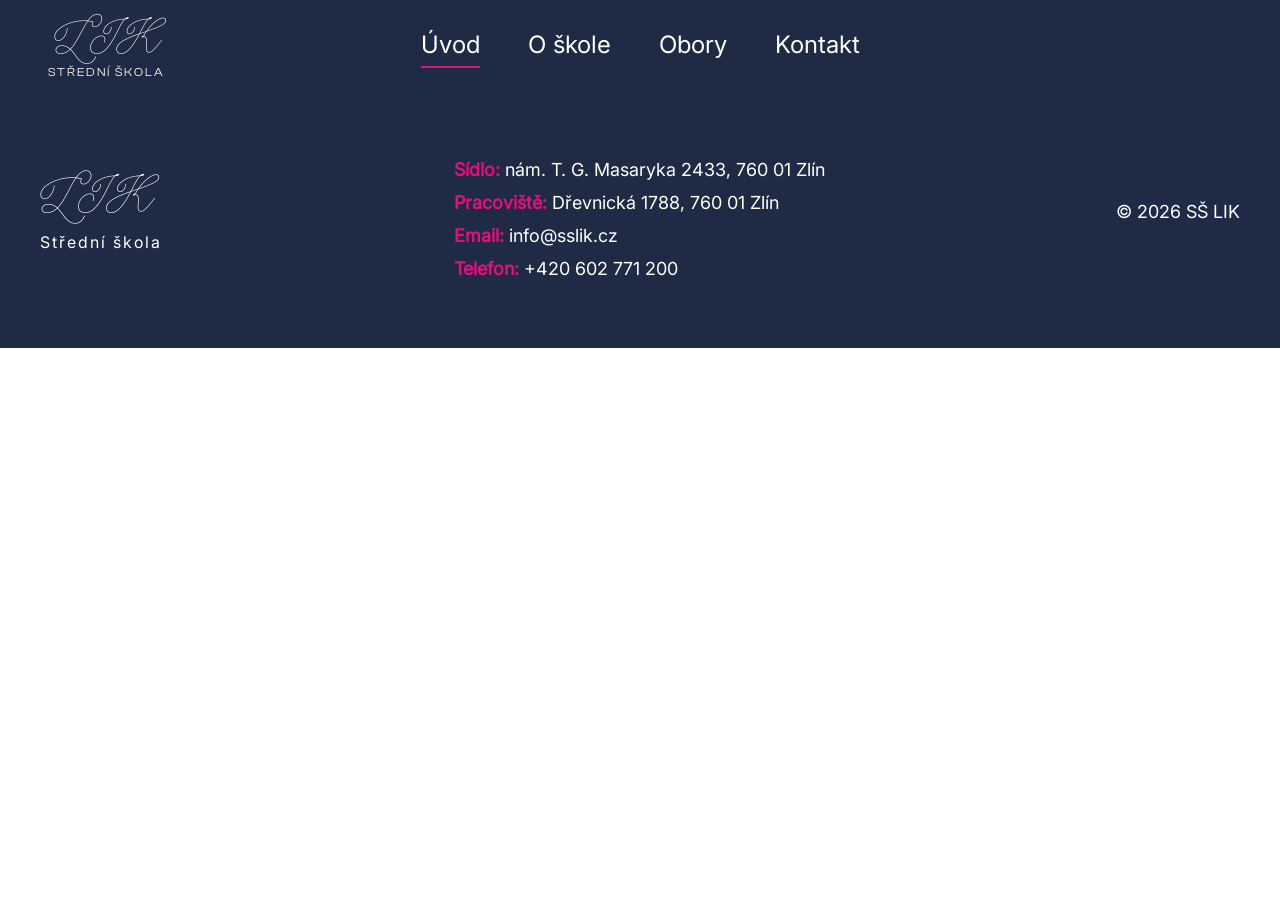
==== kontakt.html @ 375a8900 "pridan spolecny layout (head, header, footer, link) do ostatnich HTML souboru" ====
<!DOCTYPE html>
<html lang="cs">
<head>
  <meta charset="UTF-8" />
  <meta name="viewport" content="width=device-width, initial-scale=1.0"/>
  <title>SŠLIK</title>
  <link href="https://cdn.jsdelivr.net/npm/bootstrap@5.3.2/dist/css/bootstrap.min.css" rel="stylesheet">
  <link rel="stylesheet" href="css/style.css">
</head>
<body>

<header class="d-flex align-items-center px-5 position-relative">
  
  <a href="index.html" class="logo text-decoration-none d-flex flex-column align-items-center">
    <h1 class="m-0">LIK</h1>
    <h2 class="m-0">STŘEDNÍ ŠKOLA</h2>
  </a>

  <nav class="position-absolute top-50 start-50 translate-middle">
    <ul class="nav gap-5">
      <li class="nav-item">
        <a class="header-nav active text-white" href="index.html">Úvod</a>
      </li>
      <li class="nav-item">
        <a class="header-nav text-white" href="o-skole.html">O škole</a>
      </li>
      <li class="nav-item">
        <a class="header-nav text-white" href="obory.html">Obory</a>
      </li>
      <li class="nav-item">
        <a class="header-nav text-white" href="kontakt.html">Kontakt</a>
      </li>
    </ul>
  </nav>
</header>



<footer class="site-footer">
  <div class="site-footer__inner">

    <div class="site-footer__brand">
      <h4 class="footer-logo">LIK</h4>
      <p class="footer-sub">Střední škola</p>
    </div>

    <div class="site-footer__contact">
      <p><strong>Sídlo:</strong> nám. T. G. Masaryka 2433, 760 01 Zlín</p>
      <p><strong>Pracoviště:</strong> Dřevnická 1788, 760 01 Zlín</p>
      <p><strong>Email:</strong> info@sslik.cz</p>
      <p><strong>Telefon:</strong> +420 602 771 200</p>
    </div>

    <div class="site-footer__copy">
      <p>© 2026 SŠ LIK</p>
    </div>

  </div>
</footer>

<script src="https://cdn.jsdelivr.net/npm/bootstrap@5.3.2/dist/js/bootstrap.bundle.min.js"></script>
</body>
</html>
---- css/style.css ----
:root {
  --primary: #1f2a44;
  --secondary: #e20f7f;
  --text: #231f20;
  --bg-gray: #f5f5f5;

  --lyceum: #662d87;
  --it: #f4b02d;
  --kuchar: #2d3486;

  --gray: #4a4a4a;
}

@font-face {
  font-family: 'Pencerio_Complete';
  src: url('/fonts/Pencerio_Complete/Fonts/WEB/fonts/Pencerio-Hairline.woff2');
}

@font-face {
  font-family: 'Aktura_Complete';
  src: url('/fonts/Aktura_Complete/Fonts/WEB/fonts/Aktura-Regular.woff2');
}

@font-face {
  font-family: 'ClashDisplay-Regular';
  src: url('/fonts/ClashDisplay_Complete/Fonts/WEB/fonts/ClashDisplay-Regular.woff2');
}

@font-face {
  font-family: 'Inter-Regular';
  src: url('/fonts/Inter/static/Inter_18pt-Regular.ttf');
}

body {
  font-family: 'Inter-Regular', sans-serif;
  color: var(--text);
}

header {
  height: 90px;
  background: var(--primary);
}

.logo h1 {
  font-family: 'Pencerio_Complete';
  font-size: 45px;
  letter-spacing: 3px;
  color: white;
}

.logo h2 {
  font-family: 'ClashDisplay-Regular';
  font-size: 12px;
  letter-spacing: 2px;
  color: white;
}

.nav a {
  color: white;
  text-decoration: none;
  font-size: 150%;
  position: relative;
  padding: 5px 0;
  transition: color 0.3s ease;
}
.nav a::after {
  content: "";
  position: absolute;
  bottom: -4px;
  left: 50%;
  transform: translateX(-50%);
  width: 0%;
  height: 2px;
  background: var(--secondary);
  transition: width 0.3s ease;
}

.nav a:hover::after,
.nav a.active::after {
  width: 100%;
}

.hero { 
  height: 95vh;
  min-height: 640px;
  background: url("/img/kola-scaled.jpg");
  background-position: center;
  background-size: cover;
  background-repeat: no-repeat;
  color: white;
  position: relative;
  display: flex;
  align-items: center;
  overflow: hidden;
}

.hero::before {
  content: "";
  position: absolute;
  inset: 0;
  background: var(--primary);
  opacity: 0.9;
  z-index: 1;
}

.hero-form {
  margin: 2% auto 2.5%;
  display: flex;
  justify-content: center;
  max-width: 600px;
  width: 100%;
  gap: 0;
}

.hero-form input {
  flex: 1;
  padding: 16px 20px;
  border-radius: 50px 0 0 50px;
  border: none;
  font-size: 120%;
  outline: none;
}

.hero-form button {
  padding: 16px 28px;
  border-radius: 0 50px 50px 0;
  border: none;
  background: var(--secondary);
  color: white;
  font-size: 120%;
  cursor: pointer;
  transition: all 0.3s ease;
}

.hero-form button:hover {
  background: white;
  color: var(--primary);
}

.hero-content {
  display: flex;
  width: 100%;
  align-items: center;
  justify-content: center;
  flex-direction: column;
  z-index: 2;
}

.hero h1{
  font-family: Pencerio_Complete;
  font-size: 220px;
  text-shadow: 0 4px 20px rgba(0,0,0,0.75);
}

.hero h2{
  position: relative;
  bottom: 20px;
  font-family: ClashDisplay-Regular;
  font-size: 60px;
  z-index: -1;
  text-shadow: 0 4px 20px rgba(0,0,0,0.75);
}

.btn {
  display: inline-block;
  padding: 14px 32px;
  border-radius: 50px;
  text-decoration: none;
  font-weight: 600;
  font-size: 120%;
  transition: all 0.3s ease;
  margin: 12px;
}

.more {
  background: var(--secondary);
  color: white;
}

.more:hover {
  background: var(--primary)  ;
  border-color: white;
  transform: translateY(3px);
}

.section-title {
  font-size: 42px;
  font-family: 'Aktura_Complete';
  position: relative;
  color: var(--text);
}

.section-title::after {
  content: "";
  display: block;
  width: 80px;
  height: 4px;
  background: var(--secondary);
  margin: 15px auto 0;
}

.news-card {
  width: 400px;
  height: 400px;
  background: white;
  box-shadow: 0 10px 35px rgba(0,0,0,0.08);
  transition: 0.4s;
  display: flex;
  flex-direction: column;
}

.news-card:hover {
  transform: translateY(-10px);
  box-shadow: 0 30px 70px rgba(0,0,0,0.2);
}

.news-image {
  height: 220px;
  background: var(--primary);
}

.news-meta {
  color: var(--gray);
}

.news-card h3 {
  font-family: 'ClashDisplay-Regular';
}

#about {
  background: var(--bg-gray);
}

.why-study{
  display: flex;
  height: 90vh;
  justify-content: space-between;
  align-items: center;
  width: 100%;
}

.why-study-item{
  text-align: left;
}

.study-programs{
  display: flex;
  align-items: end;
  justify-content: center;
  gap: 10px;
  flex-direction: column;
}


.study-card {
  width: 480px;
  height: 240px;
  background: white;
  padding: 40px 20px;
  position: relative;
  transition: 0.4s;
  box-shadow: 0 15px 45px rgba(0,0,0,0.06);
  overflow: hidden;
}

.study-card::before {
  content: "";
  position: absolute;
  top: 0;
  left: 0;
  width: 100%;
  height: 6px;
  transition: 0.4s;
  z-index: 1;
}

.lyceum-card::before { background: var(--lyceum); }
.it-card::before { background: var(--it); }
.kuchar-card::before { background: var(--kuchar); }

.study-card:hover::before {
  height: 100%;
}

.study-card h3,
.study-card p {
  position: relative;
  z-index: 2;
  transition: 0.4s;
}

.study-card h3 {
  font-family: 'ClashDisplay-Regular';
}

.study-card:hover h3,
.study-card:hover p {
  color: white;
}

/* Základní styl pro čáru v kartě */
.study-card hr {
  width: 60px; /* Počáteční délka čáry */
  height: 4px; 
  border: none;
  opacity: 1;
  
  /* KLÍČOVÁ ZMĚNA: Automatický margin zleva i zprava čáru vycentruje */
  margin: 20px auto; 
  
  transition: 0.4s ease-in-out; /* Plynulejší přechod */
  position: relative;
  z-index: 2;
}

/* Barvy čar zůstávají stejné */
.lyceum-card hr { background-color: var(--lyceum); }
.it-card hr { background-color: var(--it); }
.kuchar-card hr { background-color: var(--kuchar); }

/* Efekt při najetí na kartu */
.study-card:hover hr {
  background-color: white;
  
  /* Čára se rozšíří na obě strany, protože má margin: auto */
  width: 150px; 
}

.section-title.text-start::after {
  margin: 15px 0 0; /* Zarovnání linky doleva pro text-start */
}

.img-wrapper img {
  transition: transform 0.5s ease;
}

.img-wrapper:hover img {
  transform: scale(1.05);
}

/* Úprava karet oborů v sekci About (místo TEXT TEXT TEXT) */
#about p.fs-5 {
  max-width: 800px;
  margin: 0 auto;
  color: var(--gray);
}

.contact-form {
  background: white;
  border-radius: 20px;
}

.form-label {
  color: var(--primary);
  margin-left: 10px;
}

.form-control {
  padding: 15px 20px;
  border: 1px solid #eee; /* Jemný rámeček místo bílé */
  background-color: white;
  transition: 0.3s;
}

.form-control:focus {
  background-color: #fff;
  border-color: var(--secondary);
  box-shadow: 0 5px 15px rgba(226, 15, 127, 0.1);
}

/* --- OPRAVA FOOTERU --- */
.site-footer {
  background: var(--primary);
  color: white;
  padding: 60px 40px;
}

.site-footer__inner {
  max-width: 1200px;
  margin: 0 auto;
  display: flex;
  justify-content: space-between;
  align-items: center;
  flex-wrap: wrap;
  gap: 40px;
}

.footer-logo {
  font-family: 'Pencerio_Complete';
  font-size: 48px;
  letter-spacing: 3px;
  margin: 0;
}

.footer-sub {
  font-size: 16px;
  letter-spacing: 2px;
  margin-top: 5px;
}

.site-footer__contact p {
  margin: 6px 0;
  font-size: 18px;
}

.site-footer__contact strong {
  color: var(--secondary);
  font-weight: 600;
}

.site-footer__copy {
  font-size: 18px;
}

.footer-h4{
  font-family: Pencerio_Complete;
}

.footer-contact-bar {
    display: flex;
    justify-content: center;
    align-items: center;
    gap: 1.5%;
    flex-wrap: wrap;
}
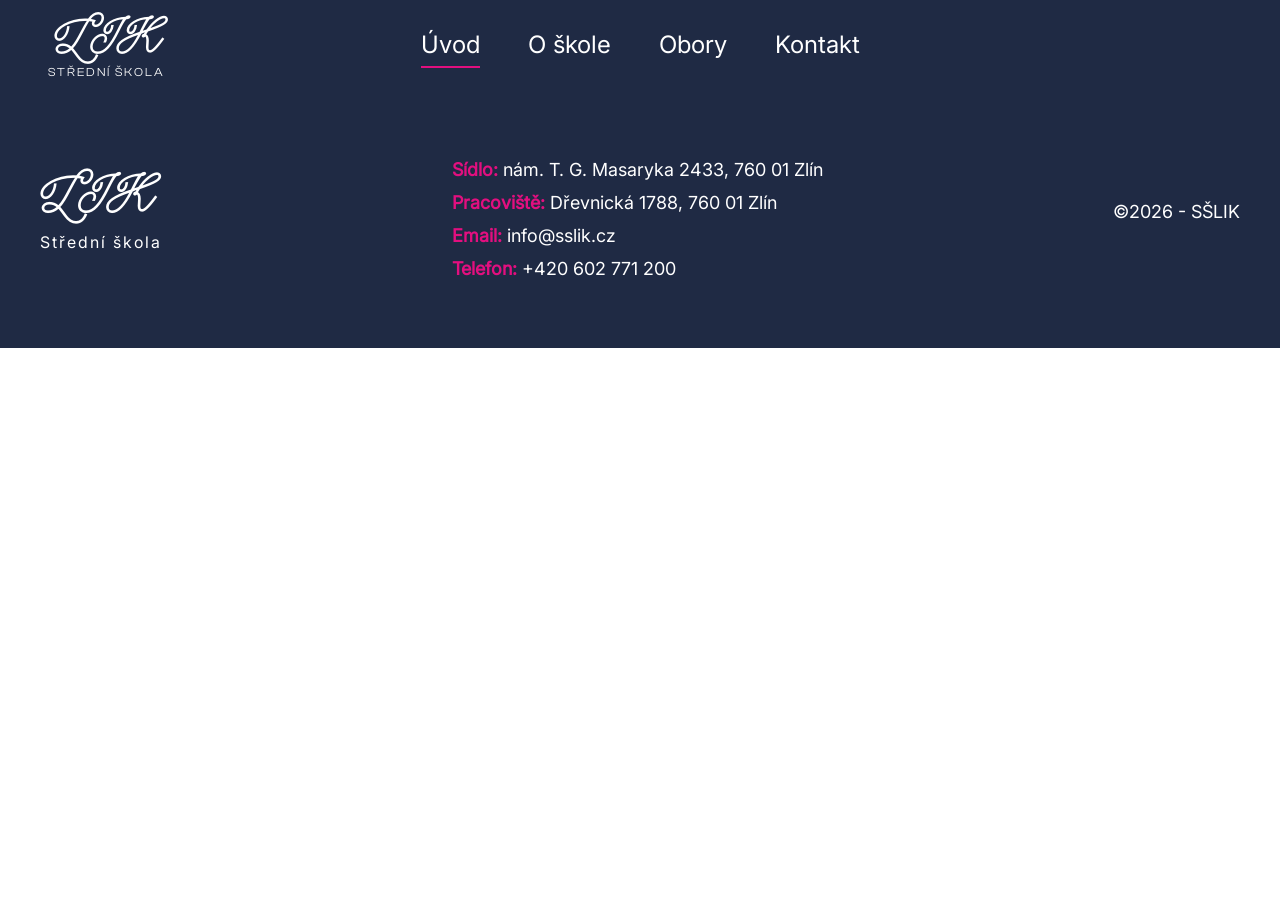
==== commit d200e3dc: "uprava loga header a footer" ====
--- a/kontakt.html
+++ b/kontakt.html
@@ -12,7 +12,7 @@
 <header class="d-flex align-items-center px-5 position-relative">
   
   <a href="index.html" class="logo text-decoration-none d-flex flex-column align-items-center">
-    <h1 class="m-0">LIK</h1>
+    <h1 class="m-0 fw-bold">LIK</h1>
     <h2 class="m-0">STŘEDNÍ ŠKOLA</h2>
   </a>
 
@@ -40,7 +40,7 @@
   <div class="site-footer__inner">
 
     <div class="site-footer__brand">
-      <h4 class="footer-logo">LIK</h4>
+      <h4 class="footer-logo fw-bold">LIK</h4>
       <p class="footer-sub">Střední škola</p>
     </div>
 
@@ -52,7 +52,7 @@
     </div>
 
     <div class="site-footer__copy">
-      <p>© 2026 SŠ LIK</p>
+      <p>©2026 - SŠLIK</p>
     </div>
 
   </div>
--- a/css/style.css
+++ b/css/style.css
@@ -2,7 +2,7 @@
   --primary: #1f2a44;
   --secondary: #e20f7f;
   --text: #231f20;
-  --bg-gray: #f5f5f5;
+  --bg-gray: #fcfcfc;
 
   --lyceum: #662d87;
   --it: #f4b02d;
@@ -39,6 +39,10 @@
 header {
   height: 90px;
   background: var(--primary);
+  position: sticky;
+  top: 0;
+  z-index: 1000;
+  width: 100%;
 }
 
 .logo h1 {
@@ -345,9 +349,26 @@
   color: var(--gray);
 }
 
+#kontakt-gray{
+  background-color: var(--bg-gray);
+  min-height: 75vh;
+  max-height: 100vh;
+  display: flex;
+  justify-content: center;
+  align-items: center;
+}
+
+#kontakt-white{
+  
+  min-height: 75vh;
+  max-height: 100vh;
+  display: flex;
+  justify-content: center;
+  align-items: center;
+}
+
 .contact-form {
   background: white;
-  border-radius: 20px;
 }
 
 .form-label {
@@ -422,4 +443,108 @@
     align-items: center;
     gap: 1.5%;
     flex-wrap: wrap;
+}
+
+
+
+
+/* --- SUB-HERO STYLY --- */
+.sub-hero {
+    background: var(--primary);
+    color: white;
+    padding: 100px 0 60px;
+    opacity: 95%;
+}
+
+.sub-hero-title {
+    font-family: 'ClashDisplay-Regular';
+    font-size: 90px;
+    font-weight: bold;
+    color: white;
+    letter-spacing: 2px;
+    margin-bottom: 40px;
+    text-transform: uppercase;
+}
+
+/* --- BENEFIT KARTY --- */
+.bg-gray-section {
+    background-color: var(--bg-gray);
+}
+
+.benefit-card {
+    background: white;
+    padding: 40px 25px;
+    text-align: center;
+    height: 100%;
+    transition: 0.3s;
+    border-bottom: 4px solid transparent;
+}
+
+/* --- SEZNAM S FAJKAMI --- */
+.extra-benefits-box {
+    background: white;
+    box-shadow: 0 10px 30px rgba(0,0,0,0.05);
+}
+
+.custom-check-list {
+    list-style: none;
+    padding: 0;
+}
+
+.custom-check-list li {
+    margin-bottom: 15px;
+    padding-left: 35px;
+}
+
+/* --- TESTIMONIALS --- */
+.testimonial-card {
+    background: var(--primary);
+    color: white;
+    padding: 35px;
+    height: 100%;
+    display: flex;
+    flex-direction: column;
+    justify-content: space-between;
+}
+
+.testimonial-card p {
+    font-style: italic;
+    font-size: 1.1rem;
+}
+
+.testimonial-author {
+    margin-top: 25px;
+    font-weight: bold;
+}
+
+.testimonial-author span {
+    display: block;
+    font-weight: normal;
+    font-size: 0.9rem;
+    color: var(--secondary);
+}
+
+/* --- DEKORACE OBRÁZKU --- */
+.image-deco-wrapper {
+    position: relative;
+    padding: 10px;
+}
+
+.image-deco-wrapper::before {
+    content: "";
+    position: absolute;
+    top: -10px;
+    right: -10px;
+    width: 100px;
+    height: 100px;
+    border-top: 5px solid var(--secondary);
+    border-right: 5px solid var(--secondary);
+    z-index: 0;
+}
+
+.image-caption {
+    text-align: center;
+    margin-top: 15px;
+    color: var(--gray);
+    font-size: 0.9rem;
 }
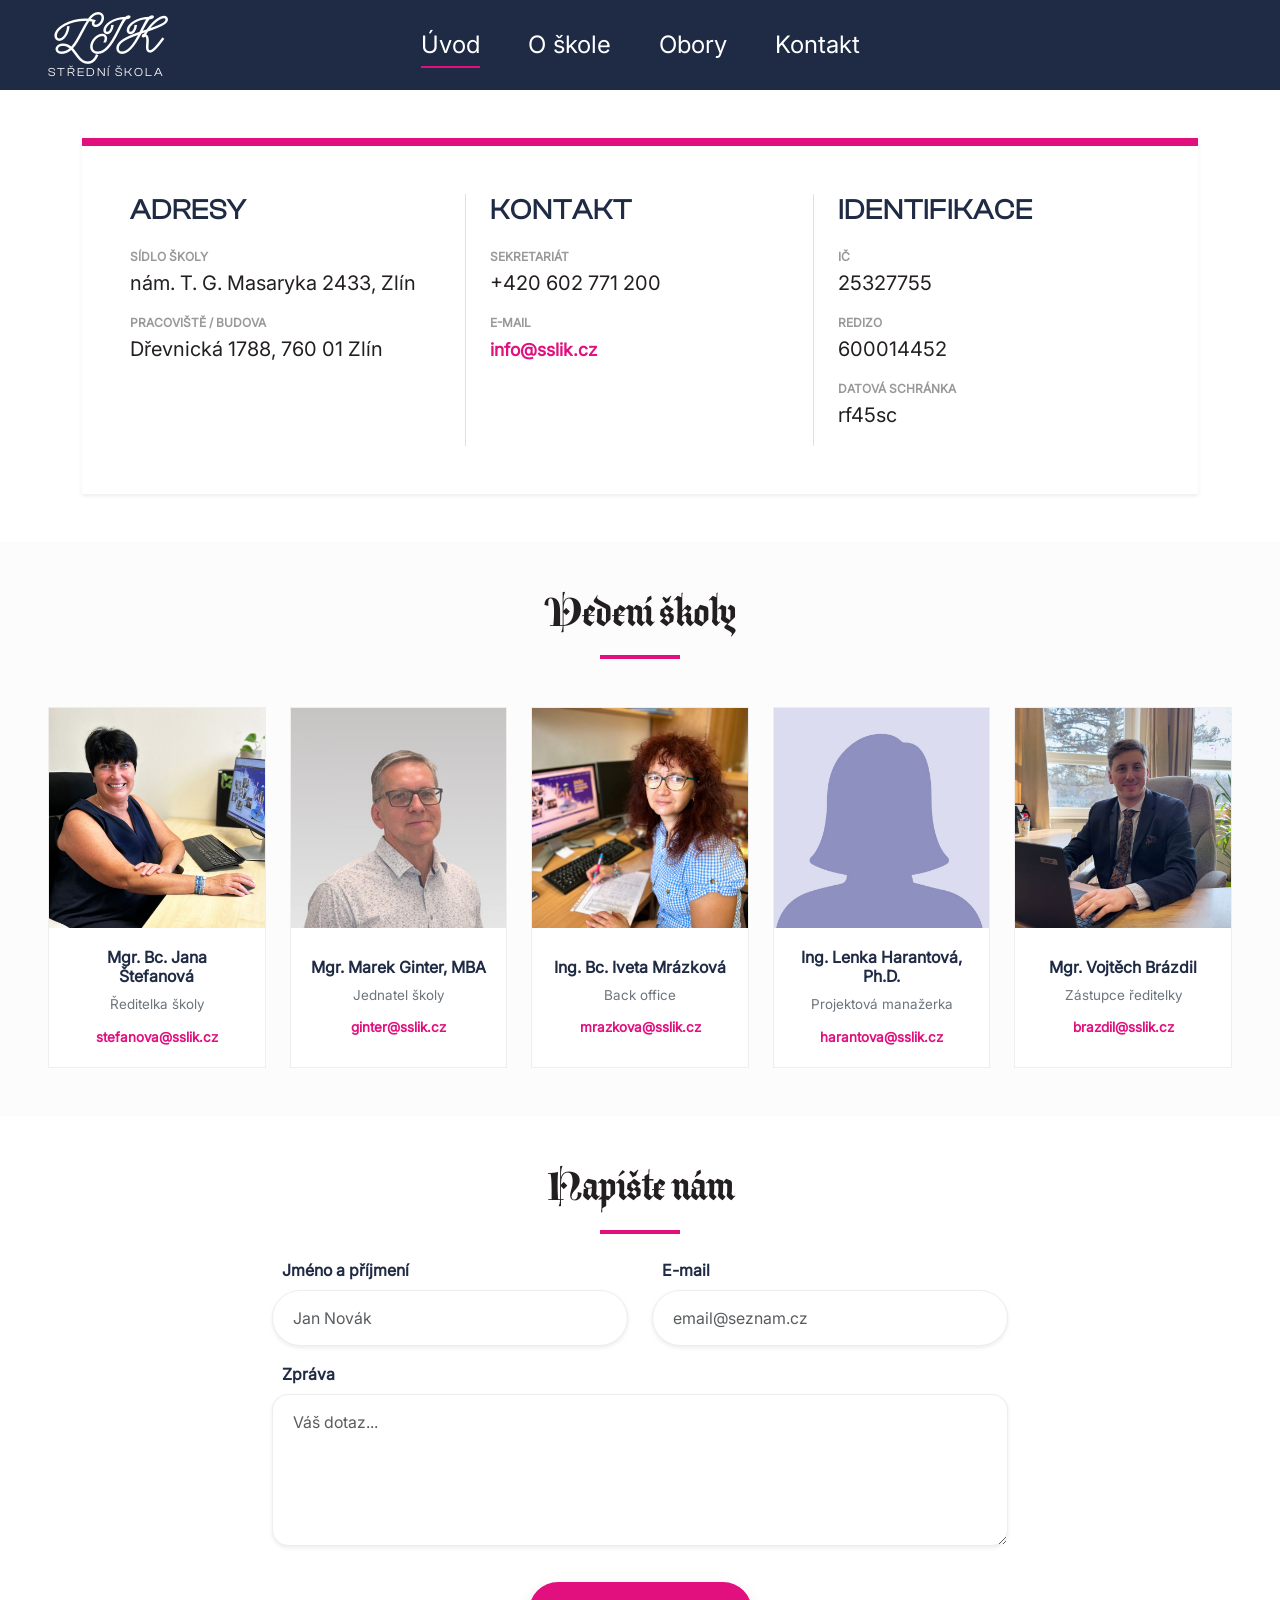
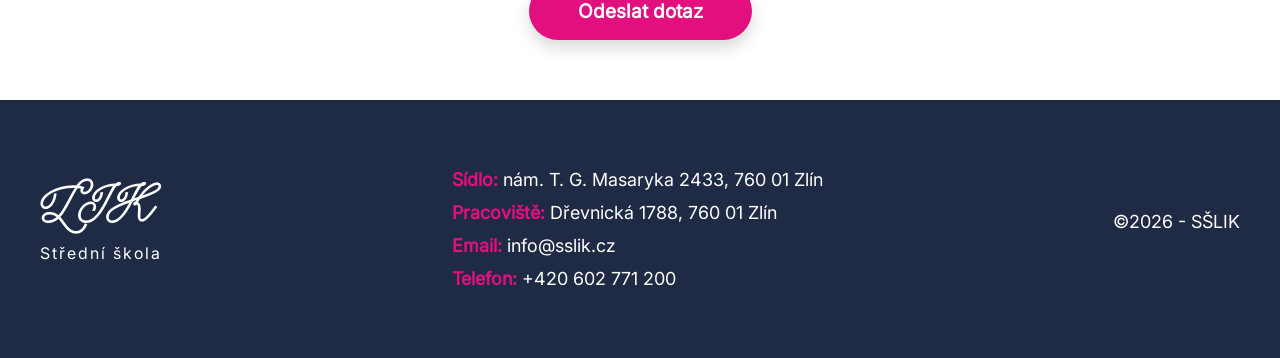
==== commit bfb82e6c: "uprava - o-skole, pridani - kontakty" ====
--- a/kontakt.html
+++ b/kontakt.html
@@ -34,7 +34,143 @@
   </nav>
 </header>
 
+<section class="py-5">
+  <div class="container">
+    <div class="contact-info-box p-5 shadow-sm bg-white">
+      <div class="row g-4">
+        
+        <div class="col-md-4 border-end">
+          <h4 class="contact-header fs-3 fw-bold ">Adresy</h4>
+          <div class="mb-3">
+            <span class="small-label">Sídlo školy</span>
+            <p class="fs-5">nám. T. G. Masaryka 2433, Zlín</p>
+          </div>
+          <div>
+            <span class="small-label">Pracoviště / budova</span>
+            <p class="fs-5">Dřevnická 1788, 760 01 Zlín</p>
+          </div>
+        </div>
 
+        <div class="col-md-4 border-end ps-md-4">
+          <h4 class="contact-header fs-3 fw-bold ">Kontakt</h4>
+          <div class="mb-3">
+            <span class="small-label">Sekretariát</span>
+            <p class="mb-0 fs-5">+420 602 771 200</p>
+          </div>
+          <div>
+            <span class="small-label">E-mail</span>
+            <p class="mb-0 fs-5"><a href="mailto:info@sslik.cz" class="contact-link">info@sslik.cz</a></p>
+          </div>
+        </div>
+
+        <div class="col-md-4 ps-md-4">
+          <h4 class="contact-header fs-3 fw-bold ">Identifikace</h4>
+          <div class="mt-3">
+            <span class="small-label">IČ</span>
+            <p class="fs-5">25327755</p>
+          </div>
+          <div class="mt-3">
+            <span class="small-label">REDIZO</span>
+            <p class="fs-5">600014452</p>
+          </div>
+          <div class="mt-3">
+            <span class="small-label">Datová schránka</span>
+            <p class="fs-5">rf45sc</p>
+          </div>
+        </div>
+
+      </div>
+    </div>
+  </div>
+</section>
+
+<section class="py-5 bg-gray-section">
+  <div class="container-fluid px-5"> <h2 class="section-title text-center mb-5">Vedení školy</h2>
+
+    <div class="row row-cols-1 row-cols-md-3 row-cols-lg-5 g-4 justify-content-center">
+      <div class="col">
+        <div class="team-card">
+          <div class="team-image-wrapper"><img src="img/Mgr-Bc-Jana-Stefanova-1024x819.jpg" alt="Jana Štefanová"></div>
+          <div class="team-content">
+            <h4>Mgr. Bc. Jana Štefanová</h4>
+            <p class="role">Ředitelka školy</p>
+            <a href="mailto:stefanova@sslik.cz" class="mail-link">stefanova@sslik.cz</a>
+          </div>
+        </div>
+      </div>
+
+      <div class="col">
+        <div class="team-card">
+          <div class="team-image-wrapper"><img src="img/ginter.png" alt="Marek Ginter"></div>
+          <div class="team-content">
+            <h4>Mgr. Marek Ginter, MBA</h4>
+            <p class="role">Jednatel školy</p>
+            <a href="mailto:ginter@sslik.cz" class="mail-link">ginter@sslik.cz</a>
+          </div>
+        </div>
+      </div>
+
+      <div class="col">
+        <div class="team-card">
+          <div class="team-image-wrapper"><img src="img/ing_iveta_mrazkova-1024x768.jpg" alt="Iveta Mrázková"></div>
+          <div class="team-content">
+            <h4>Ing. Bc. Iveta Mrázková</h4>
+            <p class="role">Back office</p>
+            <a href="mailto:mrazkova@sslik.cz" class="mail-link">mrazkova@sslik.cz</a>
+          </div>
+        </div>
+      </div>
+
+      <div class="col">
+        <div class="team-card">
+          <div class="team-image-wrapper"><img src="img/ivanka_moroz.jpg" alt="Lenka Harantová"></div>
+          <div class="team-content">
+            <h4>Ing. Lenka Harantová, Ph.D.</h4>
+            <p class="role">Projektová manažerka</p>
+            <a href="mailto:harantova@sslik.cz" class="mail-link">harantova@sslik.cz</a>
+          </div>
+        </div>
+      </div>
+
+      <div class="col">
+        <div class="team-card">
+          <div class="team-image-wrapper"><img src="img/brazdil-1024x768.jpeg" alt="Vojtěch Brázdil"></div>
+          <div class="team-content">
+            <h4>Mgr. Vojtěch Brázdil</h4>
+            <p class="role">Zástupce ředitelky</p>
+            <a href="mailto:brazdil@sslik.cz" class="mail-link">brazdil@sslik.cz</a>
+          </div>
+        </div>
+      </div>
+    </div>
+  </div>
+</section>
+
+<section id="#kontakt-white" class="py-5">
+  <div class="container">
+    <h2 class="section-title mb-4 text-center">Napište nám</h2>
+    <div class="row justify-content-center"> <div class="col-lg-8">
+          <div class="row mb-3">
+            <div class="col-md-6 mb-3 mb-md-0">
+              <label class="form-label fw-bold">Jméno a příjmení</label>
+              <input type="text" class="form-control rounded-pill shadow-sm" placeholder="Jan Novák" required>
+            </div>
+            <div class="col-md-6">
+              <label class="form-label fw-bold">E-mail</label>
+              <input type="email" class="form-control rounded-pill shadow-sm" placeholder="email@seznam.cz" required>
+            </div>
+          </div>
+          <div class="mb-4">
+            <label class="form-label fw-bold">Zpráva</label>
+            <textarea class="form-control rounded-4 shadow-sm" rows="5" placeholder="Váš dotaz..."></textarea>
+          </div>
+          <div class="text-center">
+             <button type="submit" class="btn more text-white px-5 shadow">Odeslat dotaz</button>
+          </div>
+      </div>
+    </div>
+  </div>
+</section>
 
 <footer class="site-footer">
   <div class="site-footer__inner">
--- a/css/style.css
+++ b/css/style.css
@@ -302,36 +302,31 @@
   color: white;
 }
 
-/* Základní styl pro čáru v kartě */
 .study-card hr {
-  width: 60px; /* Počáteční délka čáry */
+  width: 60px;
   height: 4px; 
   border: none;
   opacity: 1;
   
-  /* KLÍČOVÁ ZMĚNA: Automatický margin zleva i zprava čáru vycentruje */
   margin: 20px auto; 
   
-  transition: 0.4s ease-in-out; /* Plynulejší přechod */
+  transition: 0.4s ease-in-out;
   position: relative;
   z-index: 2;
 }
 
-/* Barvy čar zůstávají stejné */
 .lyceum-card hr { background-color: var(--lyceum); }
 .it-card hr { background-color: var(--it); }
 .kuchar-card hr { background-color: var(--kuchar); }
 
-/* Efekt při najetí na kartu */
 .study-card:hover hr {
   background-color: white;
   
-  /* Čára se rozšíří na obě strany, protože má margin: auto */
   width: 150px; 
 }
 
 .section-title.text-start::after {
-  margin: 15px 0 0; /* Zarovnání linky doleva pro text-start */
+  margin: 15px 0 0;
 }
 
 .img-wrapper img {
@@ -342,7 +337,6 @@
   transform: scale(1.05);
 }
 
-/* Úprava karet oborů v sekci About (místo TEXT TEXT TEXT) */
 #about p.fs-5 {
   max-width: 800px;
   margin: 0 auto;
@@ -359,7 +353,6 @@
 }
 
 #kontakt-white{
-  
   min-height: 75vh;
   max-height: 100vh;
   display: flex;
@@ -378,7 +371,7 @@
 
 .form-control {
   padding: 15px 20px;
-  border: 1px solid #eee; /* Jemný rámeček místo bílé */
+  border: 1px solid #eee;
   background-color: white;
   transition: 0.3s;
 }
@@ -389,7 +382,6 @@
   box-shadow: 0 5px 15px rgba(226, 15, 127, 0.1);
 }
 
-/* --- OPRAVA FOOTERU --- */
 .site-footer {
   background: var(--primary);
   color: white;
@@ -438,11 +430,11 @@
 }
 
 .footer-contact-bar {
-    display: flex;
-    justify-content: center;
-    align-items: center;
-    gap: 1.5%;
-    flex-wrap: wrap;
+  display: flex;
+  justify-content: center;
+  align-items: center;
+  gap: 1.5%;
+  flex-wrap: wrap;
 }
 
 
@@ -466,7 +458,6 @@
     text-transform: uppercase;
 }
 
-/* --- BENEFIT KARTY --- */
 .bg-gray-section {
     background-color: var(--bg-gray);
 }
@@ -480,8 +471,7 @@
     border-bottom: 4px solid transparent;
 }
 
-/* --- SEZNAM S FAJKAMI --- */
-.extra-benefits-box {
+.extra-benefits-box, .benefits-card {
     background: white;
     box-shadow: 0 10px 30px rgba(0,0,0,0.05);
 }
@@ -496,7 +486,6 @@
     padding-left: 35px;
 }
 
-/* --- TESTIMONIALS --- */
 .testimonial-card {
     background: var(--primary);
     color: white;
@@ -524,7 +513,6 @@
     color: var(--secondary);
 }
 
-/* --- DEKORACE OBRÁZKU --- */
 .image-deco-wrapper {
     position: relative;
     padding: 10px;
@@ -547,4 +535,111 @@
     margin-top: 15px;
     color: var(--gray);
     font-size: 0.9rem;
+}
+
+.contact-info-box {
+    border-top: 8px solid var(--secondary);
+    transition: transform 0.3s ease;
+}
+
+/* Nadpisy sloupců - použijeme tvůj ClashDisplay */
+.contact-header {
+    font-family: 'ClashDisplay-Regular', sans-serif;
+    color: var(--primary);
+    margin-bottom: 20px;
+    text-transform: uppercase;
+    letter-spacing: 1px;
+}
+
+/* Pomocné popisky (nad textem) */
+.small-label {
+    display: block;
+    font-size: 0.75rem;
+    text-transform: uppercase;
+    color: #999;
+    font-weight: 600;
+    margin-bottom: 2px;
+}
+
+/* Odkaz na email */
+.contact-link {
+    color: var(--secondary);
+    text-decoration: none;
+    font-weight: bold;
+    font-size: 1.1rem;
+}
+
+.contact-link:hover, .mail-link:hover {
+    text-decoration: underline;
+}
+
+/* Šedý boxík pro IČ/REDIZO, aby to vypadalo "úředně" */
+.info-badge {
+    background: #f8f9fa;
+    padding: 8px 15px;
+    border-radius: 8px;
+    display: inline-block;
+    font-size: 0.9rem;
+    border: 1px solid #eee;
+    width: 100%;
+}
+
+.bg-gray-section {
+    background-color: var(--bg-gray);
+}
+
+.team-card {
+    background: white;
+    height: 100%;
+    overflow: hidden;
+    transition: transform 0.3s ease, box-shadow 0.3s ease;
+    border: 1px solid #eee;
+    display: flex;
+    flex-direction: column;
+}
+
+.team-image-wrapper {
+    width: 100%;
+    height: 220px;
+    overflow: hidden;
+    background: #f0f0f0;
+}
+
+.team-image-wrapper img {
+    width: 100%;
+    height: 100%;
+    object-fit: cover;
+    object-position: center top;
+}
+
+.team-content {
+    padding: 1.25rem;
+    text-align: center;
+    flex-grow: 1;
+    display: flex;
+    flex-direction: column;
+    justify-content: center;
+}
+
+.team-content h4 {
+    font-size: 1rem;
+    font-weight: bold;
+    margin-bottom: 0.5rem;
+    line-height: 1.2;
+    color: var(--primary);
+}
+
+.team-content .role {
+    font-size: 0.85rem;
+    color: #6c757d;
+    margin-bottom: 0.75rem;
+    font-weight: 500;
+}
+
+.mail-link {
+    font-size: 0.85rem;
+    color: var(--secondary);
+    text-decoration: none;
+    font-weight: bold;
+    transition: color 0.2s;
 }
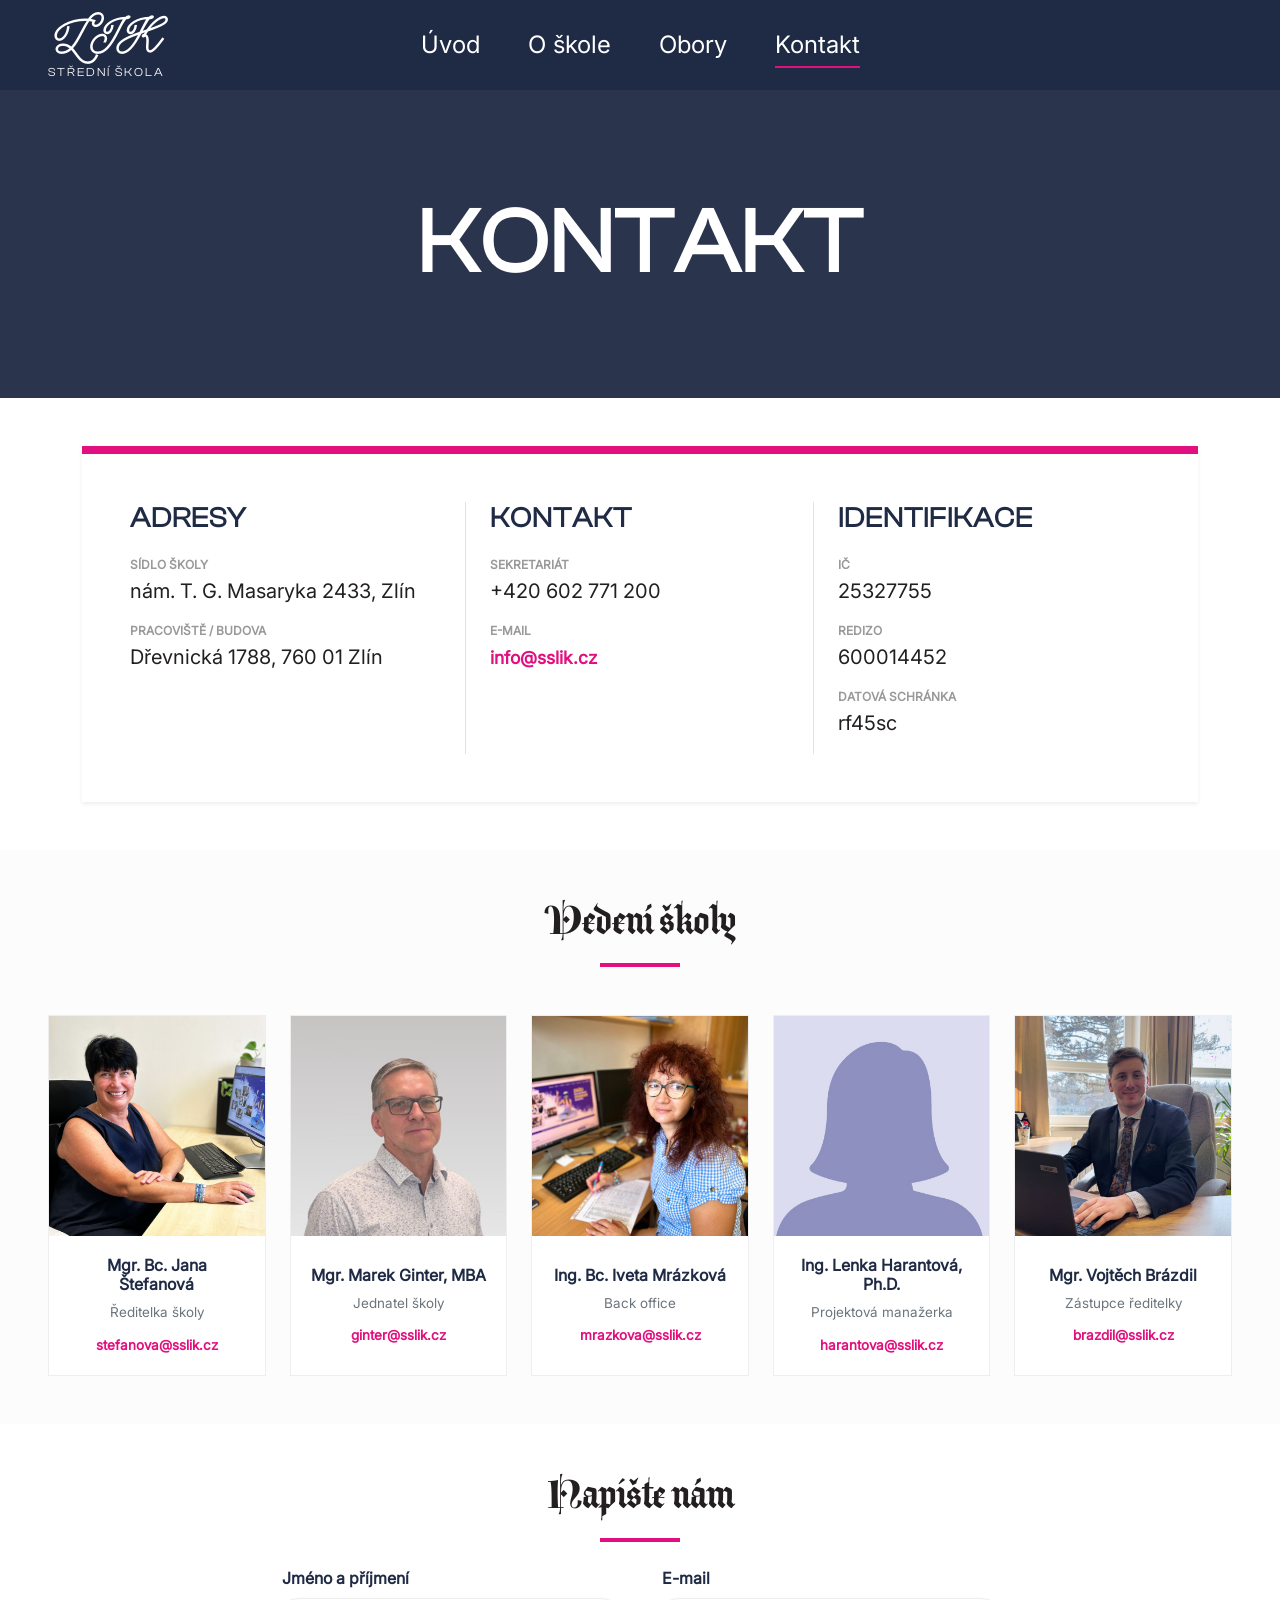
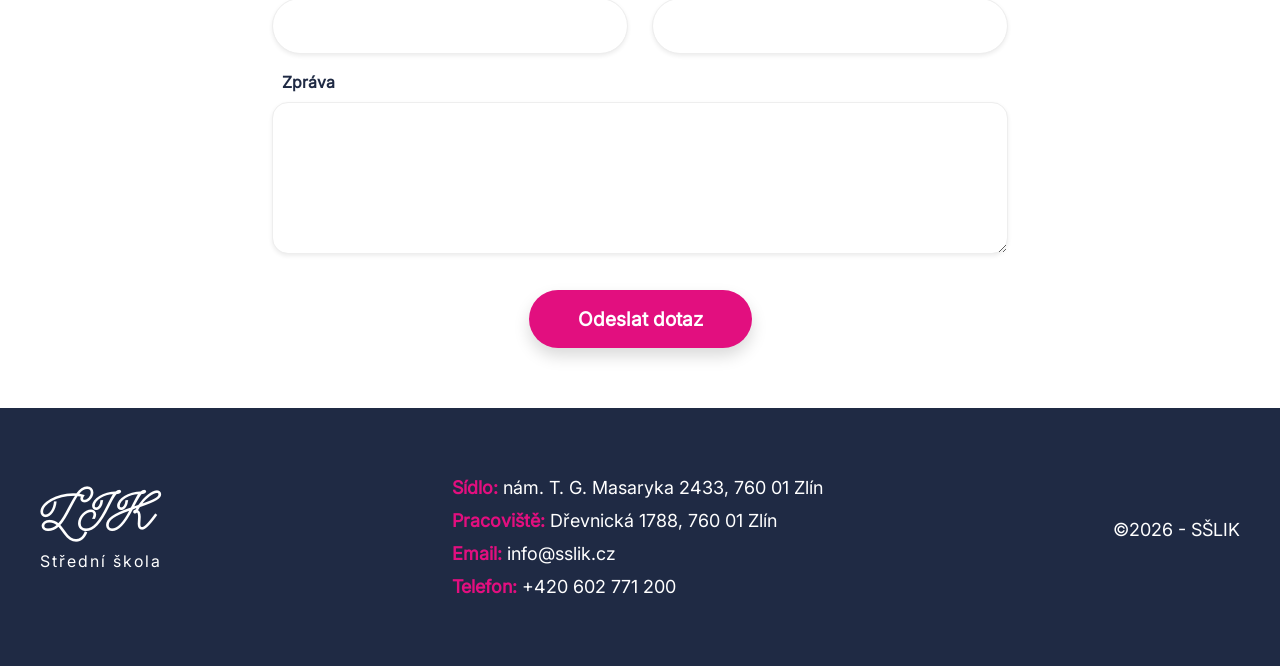
==== commit 9e179674: "kontakt hero" ====
--- a/kontakt.html
+++ b/kontakt.html
@@ -19,7 +19,7 @@
   <nav class="position-absolute top-50 start-50 translate-middle">
     <ul class="nav gap-5">
       <li class="nav-item">
-        <a class="header-nav active text-white" href="index.html">Úvod</a>
+        <a class="header-nav text-white" href="index.html">Úvod</a>
       </li>
       <li class="nav-item">
         <a class="header-nav text-white" href="o-skole.html">O škole</a>
@@ -28,11 +28,17 @@
         <a class="header-nav text-white" href="obory.html">Obory</a>
       </li>
       <li class="nav-item">
-        <a class="header-nav text-white" href="kontakt.html">Kontakt</a>
+        <a class="header-nav active text-white" href="kontakt.html">Kontakt</a>
       </li>
     </ul>
   </nav>
 </header>
+
+<section class="sub-hero">
+  <div class="container text-center">
+    <h1 class="sub-hero-title">KONTAKT</h1>
+  </div>
+</section>
 
 <section class="py-5">
   <div class="container">
@@ -153,16 +159,16 @@
           <div class="row mb-3">
             <div class="col-md-6 mb-3 mb-md-0">
               <label class="form-label fw-bold">Jméno a příjmení</label>
-              <input type="text" class="form-control rounded-pill shadow-sm" placeholder="Jan Novák" required>
+              <input type="text" class="form-control rounded-pill shadow-sm" required>
             </div>
             <div class="col-md-6">
               <label class="form-label fw-bold">E-mail</label>
-              <input type="email" class="form-control rounded-pill shadow-sm" placeholder="email@seznam.cz" required>
+              <input type="email" class="form-control rounded-pill shadow-sm" required>
             </div>
           </div>
           <div class="mb-4">
             <label class="form-label fw-bold">Zpráva</label>
-            <textarea class="form-control rounded-4 shadow-sm" rows="5" placeholder="Váš dotaz..."></textarea>
+            <textarea class="form-control rounded-4 shadow-sm" rows="5"></textarea>
           </div>
           <div class="text-center">
              <button type="submit" class="btn more text-white px-5 shadow">Odeslat dotaz</button>
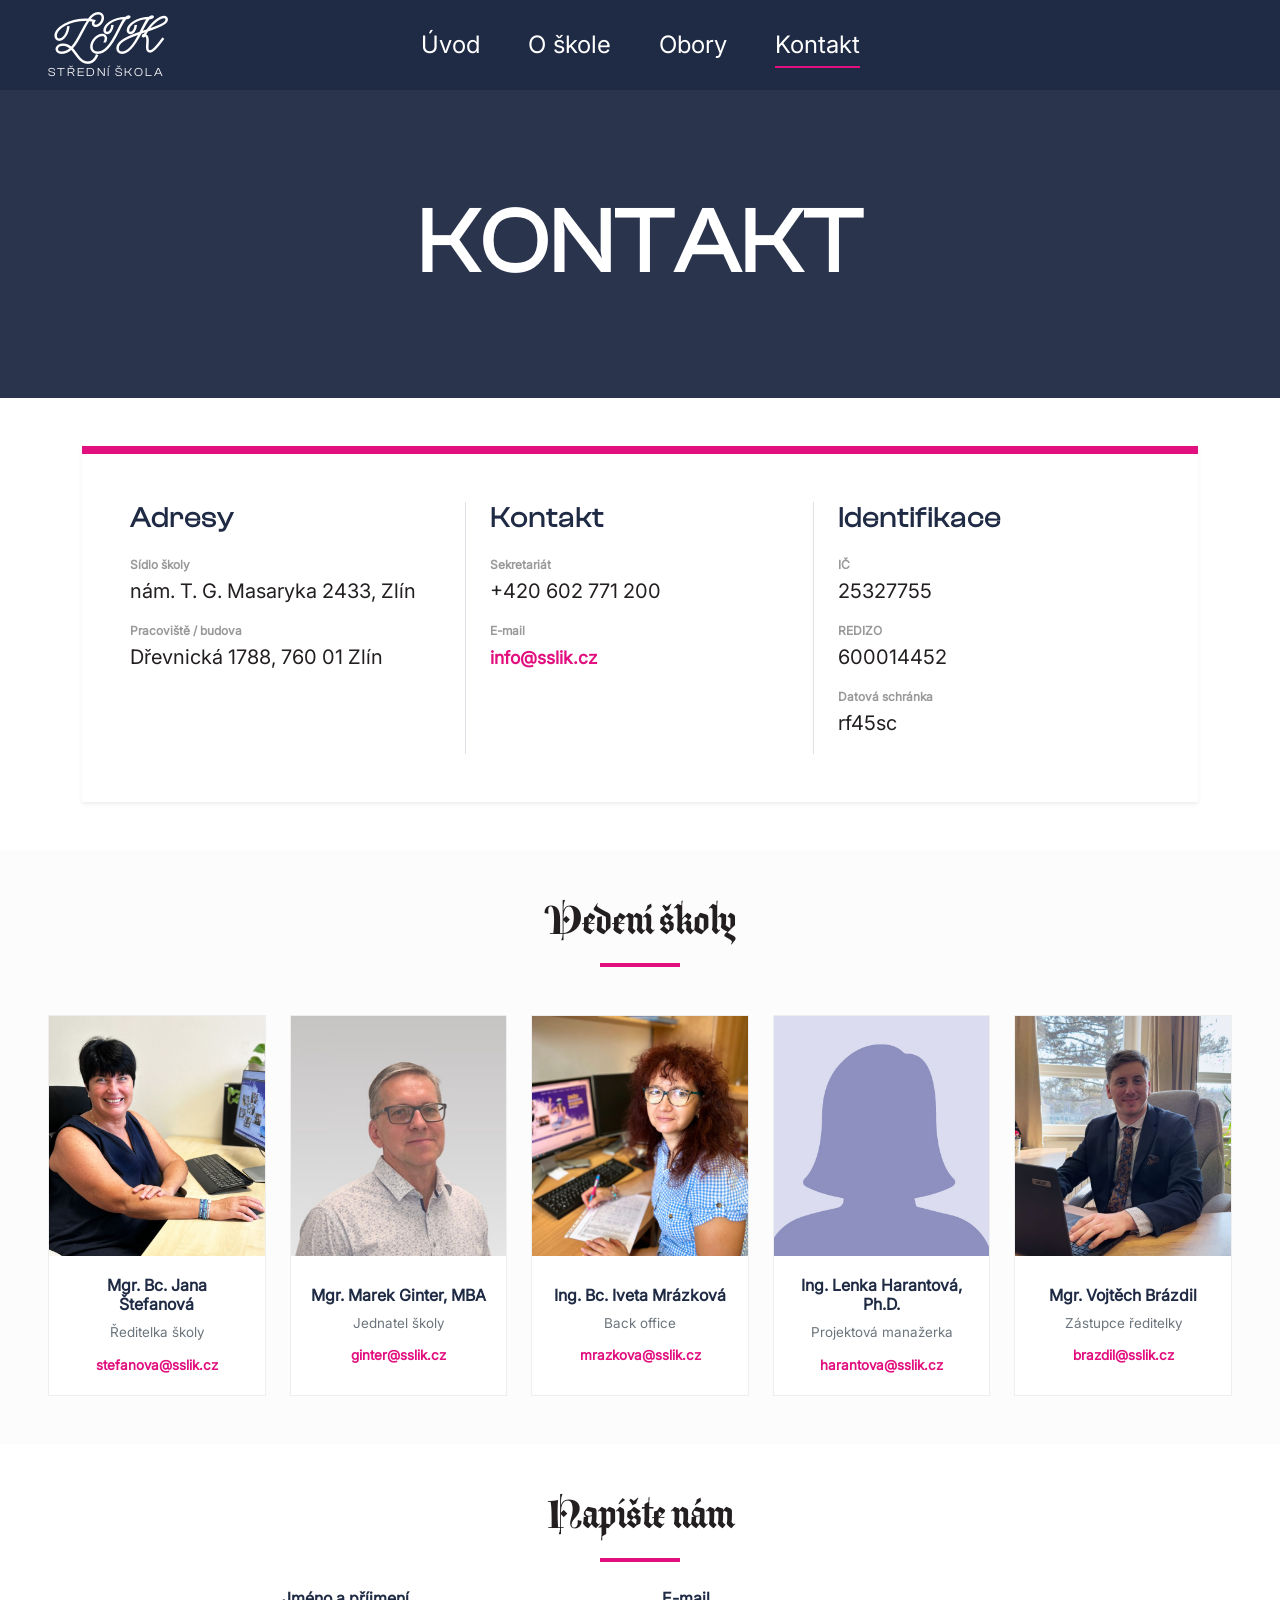
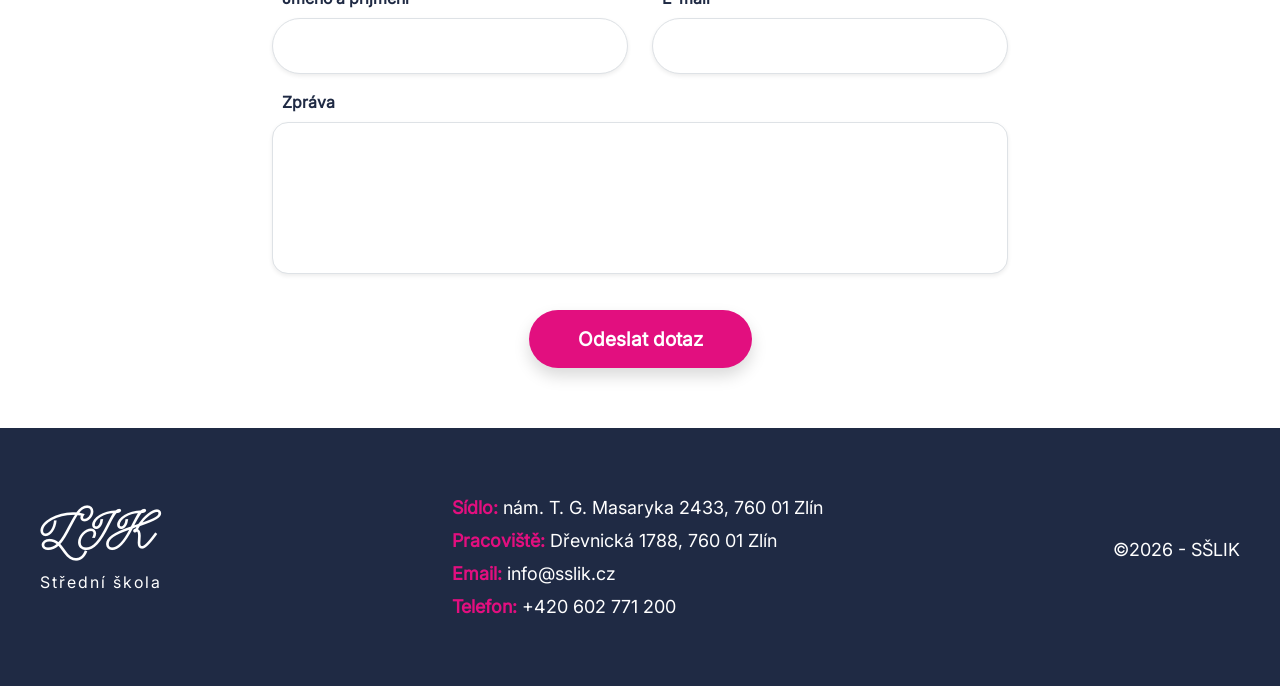
==== commit 50585cf8: "doladění chyb a finální úprava" ====
--- a/kontakt.html
+++ b/kontakt.html
@@ -171,7 +171,7 @@
             <textarea class="form-control rounded-4 shadow-sm" rows="5"></textarea>
           </div>
           <div class="text-center">
-             <button type="submit" class="btn more text-white px-5 shadow">Odeslat dotaz</button>
+             <button type="submit" class="btn text-white px-5 shadow">Odeslat dotaz</button>
           </div>
       </div>
     </div>
@@ -179,21 +179,21 @@
 </section>
 
 <footer class="site-footer">
-  <div class="site-footer__inner">
-
-    <div class="site-footer__brand">
+  <div class="site-footer-inner">
+
+    <div class="site-footer-brand">
       <h4 class="footer-logo fw-bold">LIK</h4>
       <p class="footer-sub">Střední škola</p>
     </div>
 
-    <div class="site-footer__contact">
+    <div class="site-footer-contact">
       <p><strong>Sídlo:</strong> nám. T. G. Masaryka 2433, 760 01 Zlín</p>
       <p><strong>Pracoviště:</strong> Dřevnická 1788, 760 01 Zlín</p>
       <p><strong>Email:</strong> info@sslik.cz</p>
       <p><strong>Telefon:</strong> +420 602 771 200</p>
     </div>
 
-    <div class="site-footer__copy">
+    <div class="site-footer-copy">
       <p>©2026 - SŠLIK</p>
     </div>
 
--- a/css/style.css
+++ b/css/style.css
@@ -3,11 +3,9 @@
   --secondary: #e20f7f;
   --text: #231f20;
   --bg-gray: #fcfcfc;
-
   --lyceum: #662d87;
   --it: #f4b02d;
   --kuchar: #2d3486;
-
   --gray: #4a4a4a;
 }
 
@@ -15,17 +13,14 @@
   font-family: 'Pencerio_Complete';
   src: url('/fonts/Pencerio_Complete/Fonts/WEB/fonts/Pencerio-Hairline.woff2');
 }
-
 @font-face {
   font-family: 'Aktura_Complete';
   src: url('/fonts/Aktura_Complete/Fonts/WEB/fonts/Aktura-Regular.woff2');
 }
-
 @font-face {
   font-family: 'ClashDisplay-Regular';
   src: url('/fonts/ClashDisplay_Complete/Fonts/WEB/fonts/ClashDisplay-Regular.woff2');
 }
-
 @font-face {
   font-family: 'Inter-Regular';
   src: url('/fonts/Inter/static/Inter_18pt-Regular.ttf');
@@ -78,9 +73,7 @@
   background: var(--secondary);
   transition: width 0.3s ease;
 }
-
-.nav a:hover::after,
-.nav a.active::after {
+.nav a:hover::after, .nav a.active::after {
   width: 100%;
 }
 
@@ -90,7 +83,6 @@
   background: url("/img/kola-scaled.jpg");
   background-position: center;
   background-size: cover;
-  background-repeat: no-repeat;
   color: white;
   position: relative;
   display: flex;
@@ -174,15 +166,12 @@
   font-size: 120%;
   transition: all 0.3s ease;
   margin: 12px;
-}
-
-.more {
   background: var(--secondary);
   color: white;
 }
 
-.more:hover {
-  background: var(--primary)  ;
+.btn:hover {
+  background: var(--primary);
   border-color: white;
   transform: translateY(3px);
 }
@@ -223,16 +212,8 @@
   background: var(--primary);
 }
 
-.news-meta {
-  color: var(--gray);
-}
-
-.news-card h3 {
-  font-family: 'ClashDisplay-Regular';
-}
-
-#about {
-  background: var(--bg-gray);
+.bg-gray-section {
+    background-color: var(--bg-gray);
 }
 
 .why-study{
@@ -243,10 +224,6 @@
   width: 100%;
 }
 
-.why-study-item{
-  text-align: left;
-}
-
 .study-programs{
   display: flex;
   align-items: end;
@@ -254,7 +231,6 @@
   gap: 10px;
   flex-direction: column;
 }
-
 
 .study-card {
   width: 480px;
@@ -306,11 +282,7 @@
   width: 60px;
   height: 4px; 
   border: none;
-  opacity: 1;
-  
   margin: 20px auto; 
-  
-  transition: 0.4s ease-in-out;
   position: relative;
   z-index: 2;
 }
@@ -321,16 +293,11 @@
 
 .study-card:hover hr {
   background-color: white;
-  
   width: 150px; 
 }
 
 .section-title.text-start::after {
   margin: 15px 0 0;
-}
-
-.img-wrapper img {
-  transition: transform 0.5s ease;
 }
 
 .img-wrapper:hover img {
@@ -343,21 +310,15 @@
   color: var(--gray);
 }
 
-#kontakt-gray{
-  background-color: var(--bg-gray);
+#kontakt-white, #kontakt-gray{
   min-height: 75vh;
   max-height: 100vh;
   display: flex;
   justify-content: center;
   align-items: center;
 }
-
-#kontakt-white{
-  min-height: 75vh;
-  max-height: 100vh;
-  display: flex;
-  justify-content: center;
-  align-items: center;
+#kontakt-gray{
+  background-color: var(--bg-gray);
 }
 
 .contact-form {
@@ -371,15 +332,11 @@
 
 .form-control {
   padding: 15px 20px;
-  border: 1px solid #eee;
-  background-color: white;
-  transition: 0.3s;
+  resize: none;
 }
 
 .form-control:focus {
-  background-color: #fff;
   border-color: var(--secondary);
-  box-shadow: 0 5px 15px rgba(226, 15, 127, 0.1);
 }
 
 .site-footer {
@@ -388,7 +345,7 @@
   padding: 60px 40px;
 }
 
-.site-footer__inner {
+.site-footer-inner {
   max-width: 1200px;
   margin: 0 auto;
   display: flex;
@@ -402,7 +359,6 @@
   font-family: 'Pencerio_Complete';
   font-size: 48px;
   letter-spacing: 3px;
-  margin: 0;
 }
 
 .footer-sub {
@@ -411,17 +367,17 @@
   margin-top: 5px;
 }
 
-.site-footer__contact p {
+.site-footer-contact p {
   margin: 6px 0;
   font-size: 18px;
 }
 
-.site-footer__contact strong {
+.site-footer-contact strong {
   color: var(--secondary);
   font-weight: 600;
 }
 
-.site-footer__copy {
+.site-footer-copy {
   font-size: 18px;
 }
 
@@ -429,18 +385,6 @@
   font-family: Pencerio_Complete;
 }
 
-.footer-contact-bar {
-  display: flex;
-  justify-content: center;
-  align-items: center;
-  gap: 1.5%;
-  flex-wrap: wrap;
-}
-
-
-
-
-/* --- SUB-HERO STYLY --- */
 .sub-hero {
     background: var(--primary);
     color: white;
@@ -455,11 +399,6 @@
     color: white;
     letter-spacing: 2px;
     margin-bottom: 40px;
-    text-transform: uppercase;
-}
-
-.bg-gray-section {
-    background-color: var(--bg-gray);
 }
 
 .benefit-card {
@@ -467,23 +406,12 @@
     padding: 40px 25px;
     text-align: center;
     height: 100%;
-    transition: 0.3s;
     border-bottom: 4px solid transparent;
 }
 
-.extra-benefits-box, .benefits-card {
+.extra-benefits-box, .benefit-card {
     background: white;
     box-shadow: 0 10px 30px rgba(0,0,0,0.05);
-}
-
-.custom-check-list {
-    list-style: none;
-    padding: 0;
-}
-
-.custom-check-list li {
-    margin-bottom: 15px;
-    padding-left: 35px;
 }
 
 .testimonial-card {
@@ -496,26 +424,9 @@
     justify-content: space-between;
 }
 
-.testimonial-card p {
-    font-style: italic;
-    font-size: 1.1rem;
-}
-
-.testimonial-author {
-    margin-top: 25px;
-    font-weight: bold;
-}
-
-.testimonial-author span {
-    display: block;
-    font-weight: normal;
-    font-size: 0.9rem;
-    color: var(--secondary);
-}
-
-.image-deco-wrapper {
-    position: relative;
-    padding: 10px;
+span {
+  display: block;
+  color: var(--secondary);
 }
 
 .image-deco-wrapper::before {
@@ -530,38 +441,25 @@
     z-index: 0;
 }
 
-.image-caption {
-    text-align: center;
-    margin-top: 15px;
-    color: var(--gray);
-    font-size: 0.9rem;
-}
-
 .contact-info-box {
     border-top: 8px solid var(--secondary);
-    transition: transform 0.3s ease;
-}
-
-/* Nadpisy sloupců - použijeme tvůj ClashDisplay */
+}
+
 .contact-header {
     font-family: 'ClashDisplay-Regular', sans-serif;
     color: var(--primary);
     margin-bottom: 20px;
-    text-transform: uppercase;
     letter-spacing: 1px;
 }
 
-/* Pomocné popisky (nad textem) */
 .small-label {
     display: block;
     font-size: 0.75rem;
-    text-transform: uppercase;
     color: #999;
     font-weight: 600;
     margin-bottom: 2px;
 }
 
-/* Odkaz na email */
 .contact-link {
     color: var(--secondary);
     text-decoration: none;
@@ -569,30 +467,10 @@
     font-size: 1.1rem;
 }
 
-.contact-link:hover, .mail-link:hover {
-    text-decoration: underline;
-}
-
-/* Šedý boxík pro IČ/REDIZO, aby to vypadalo "úředně" */
-.info-badge {
-    background: #f8f9fa;
-    padding: 8px 15px;
-    border-radius: 8px;
-    display: inline-block;
-    font-size: 0.9rem;
-    border: 1px solid #eee;
-    width: 100%;
-}
-
-.bg-gray-section {
-    background-color: var(--bg-gray);
-}
-
 .team-card {
     background: white;
     height: 100%;
     overflow: hidden;
-    transition: transform 0.3s ease, box-shadow 0.3s ease;
     border: 1px solid #eee;
     display: flex;
     flex-direction: column;
@@ -600,7 +478,7 @@
 
 .team-image-wrapper {
     width: 100%;
-    height: 220px;
+    height: 240px;
     overflow: hidden;
     background: #f0f0f0;
 }
@@ -641,5 +519,204 @@
     color: var(--secondary);
     text-decoration: none;
     font-weight: bold;
-    transition: color 0.2s;
+}
+
+.cards-wrapper {
+    display: flex;
+    flex-wrap: wrap;
+    justify-content: center; 
+    gap: 40px;
+    width: 100%;
+    margin-bottom: 5%;
+}
+
+.study-card-extended {
+    width: 480px;
+    min-height: 280px;
+    display: flex;
+    flex-direction: column;
+    justify-content: center;
+}
+
+#it {
+  background: var(--bg-gray);
+}
+
+.obor-link{
+  text-decoration: none;
+  color: var(--text);
+}
+
+.obor-title{
+  font-family: 'ClashDisplay-Regular';
+}
+
+.lyceum-title, .it-title, .kuchar-title {
+  font-size: 64px;
+  font-weight: bold;
+  font-family: 'ClashDisplay-Regular';
+  position: relative;
+  color: var(--text);
+}
+
+.lyceum-title::after, .it-title::after, .kuchar-title::after{
+  content: "";
+  display: block;
+  width: 180px;
+  height: 5px;
+  background: var(--secondary);
+  margin: 15px auto 0;
+}
+
+.lyceum-title::after{background-color: var(--lyceum);}
+.it-title::after{background-color: var(--it);}
+.kuchar-title::after{background-color: var(--kuchar);}
+
+.info-box-lyceum .info-item{ background-color: var(--lyceum);}
+.info-box-it .info-item{background-color: var(--it);}
+.info-box-kuchar .info-item{background-color: var(--kuchar);}
+
+.info-box-wrapper {
+    display: flex;
+    flex-direction: column;
+    gap: 8px;
+}
+
+.info-item {
+    color: white;
+    padding: 15px 20px;
+    text-align: center;
+    font-size: 1.1rem;
+    font-weight: 500;
+}
+
+ul.list-unstyled li {
+    padding-left: 5px;
+}
+
+@media (max-width: 900px) {
+  header {
+    height: 60px;
+  }
+
+  .logo h1, .logo h2 {
+    display: none;
+  }
+
+  nav {
+    position: static;
+    transform: none;
+    width: 100%;
+    text-align: center;
+    margin-top: 8px;
+  }
+
+  .nav a {
+    font-size: 135%;
+  }
+
+  .hero h1 {
+    font-size: 600%;
+    line-height: 0.88;
+  }
+
+  .hero h2 {
+    font-size: 200%;
+  }
+
+  .hero-form {
+    max-width: 540px;
+    flex-direction: column;
+    gap: 14px;
+  }
+
+  .hero-form input,
+  .hero-form button {
+    border-radius: 50px;
+    padding: 15px 22px;
+    font-size: 1.1rem;
+  }
+
+  .section-title {
+    font-size: 2.4rem;
+  }
+
+  .sub-hero-title {
+    font-size: 5.4rem;
+    line-height: 0.9;
+    margin-bottom: 35px;
+  }
+
+  .news-card {
+    width: 100%;
+    max-width: 420px;
+    height: auto;
+    min-height: 380px;
+  }
+
+  .news-image {
+    height: 200px;
+  }
+
+  .why-study {
+    height: auto;
+    flex-direction: column;
+    padding: 50px 0;
+    gap: 50px;
+  }
+
+  .study-programs {
+    flex-direction: column;
+    align-items: center;
+    gap: 28px;
+    width: 100%;
+  }
+
+  .study-card,
+  .study-card-extended {
+    width: 100%;
+    max-width: 460px;
+    height: auto;
+    min-height: 190px;
+    padding: 32px 24px;
+  }
+
+  .cards-wrapper {
+    gap: 35px;
+    justify-content: center;
+  }
+
+  .lyceum-title,.it-title,.kuchar-title {
+    font-size: 3.8rem;
+  }
+
+  .info-item {
+    font-size: 1.05rem;
+    padding: 14px 18px;
+  }
+  .contact-form,
+  #kontakt-white .col-lg-8,
+  #kontakt-gray .col-lg-8 {
+    max-width: 100%;
+  }
+
+  .form-control {
+    padding: 14px 18px;
+    font-size: 1.05rem;
+  }
+
+  .site-footer-inner {
+    flex-direction: column;
+    text-align: center;
+    gap: 40px;
+    padding: 50px 25px;
+  }
+
+  .footer-logo {
+    font-size: 3.2rem;
+  }
+
+  .site-footer-contact p {
+    font-size: 1.1rem;
+  }
 }
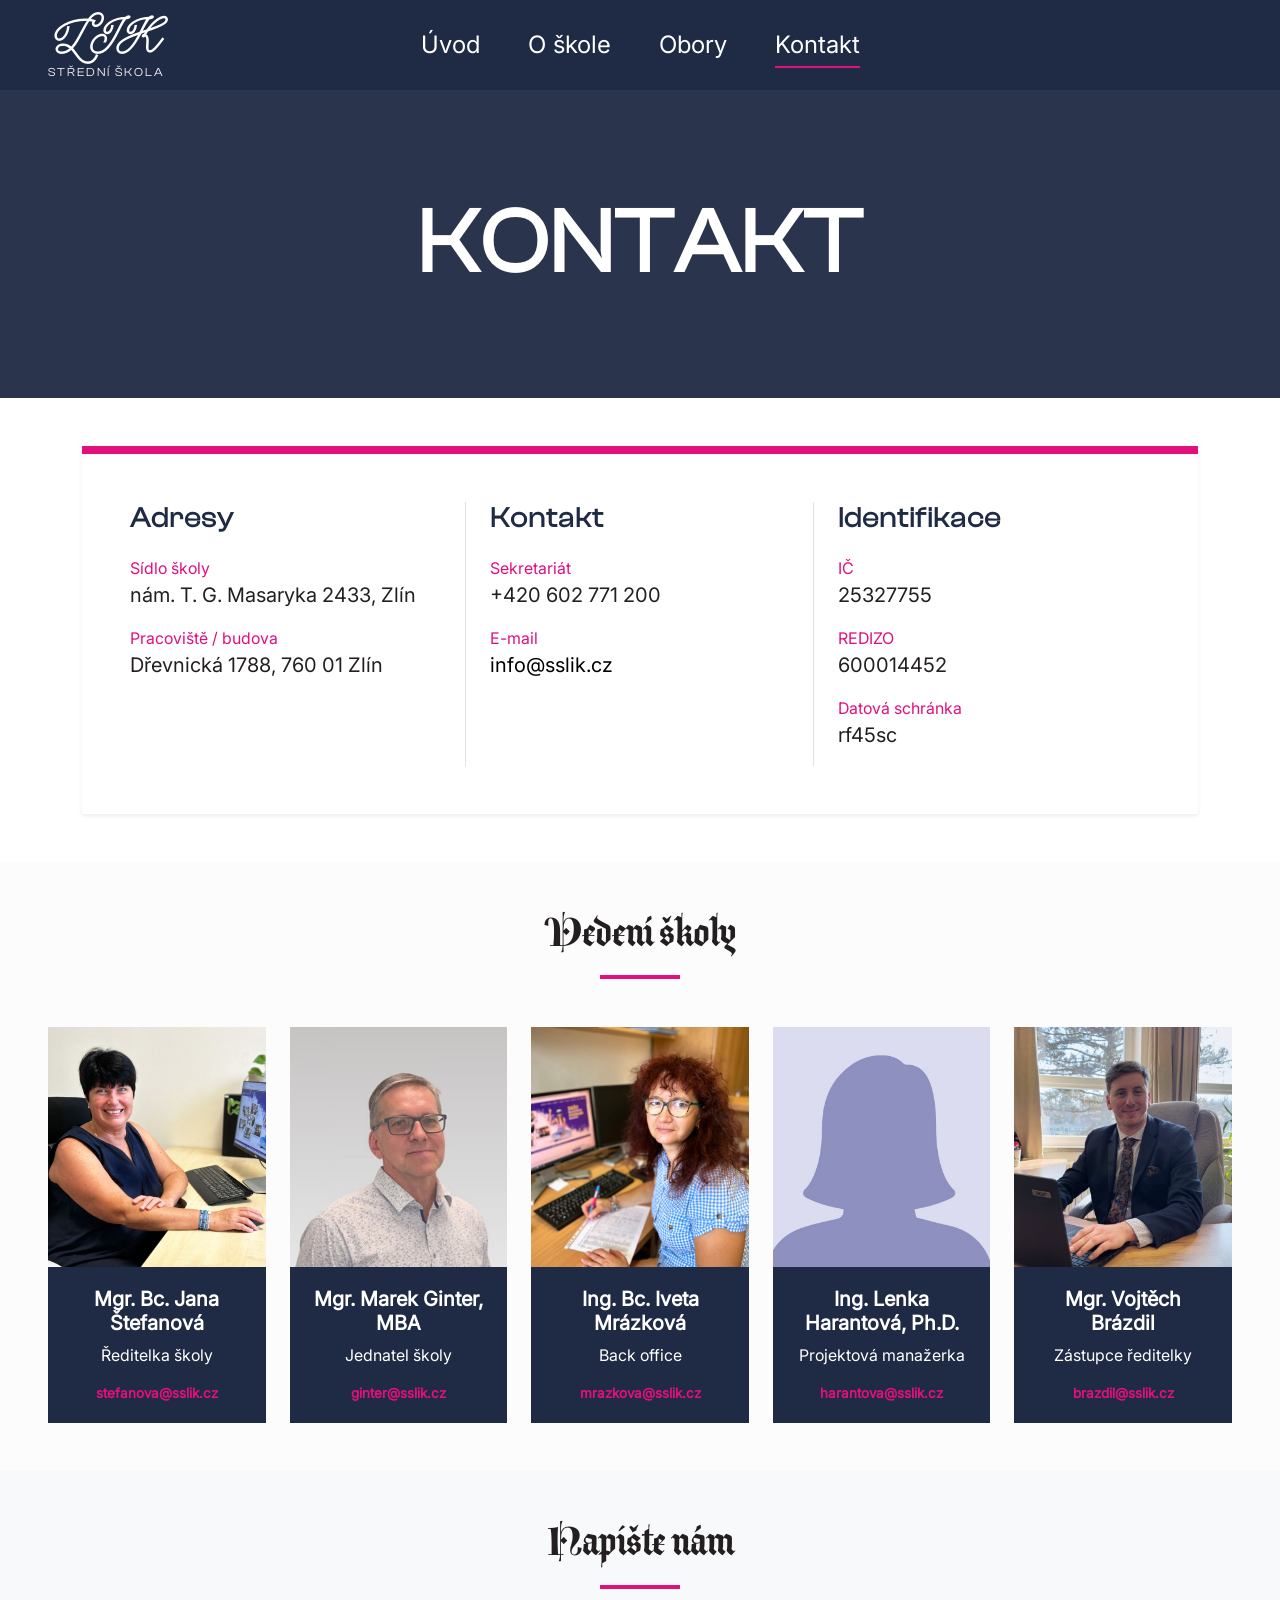
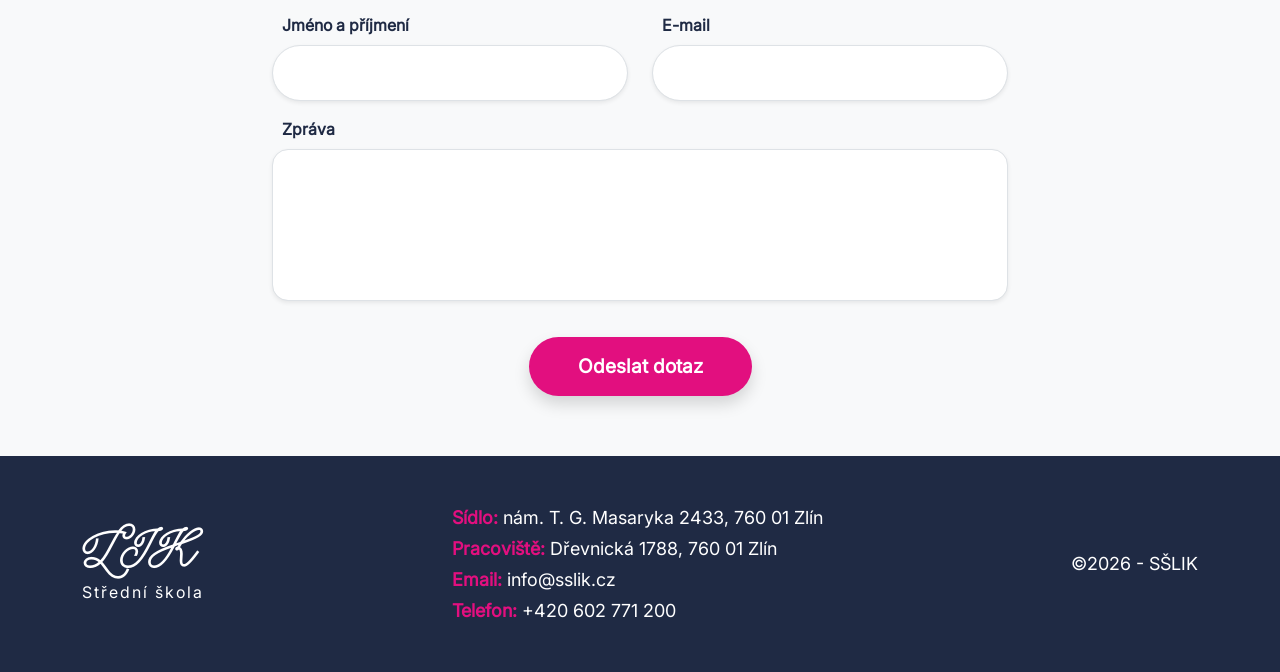
==== commit 740fa144: "doladění kódu" ====
--- a/kontakt.html
+++ b/kontakt.html
@@ -65,7 +65,7 @@
           </div>
           <div>
             <span class="small-label">E-mail</span>
-            <p class="mb-0 fs-5"><a href="mailto:info@sslik.cz" class="contact-link">info@sslik.cz</a></p>
+            <p class="mb-0 fs-5"><a class="text-black text-decoration-none  fs-5">info@sslik.cz</a></p>
           </div>
         </div>
 
@@ -98,9 +98,9 @@
         <div class="team-card">
           <div class="team-image-wrapper"><img src="img/Mgr-Bc-Jana-Stefanova-1024x819.jpg" alt="Jana Štefanová"></div>
           <div class="team-content">
-            <h4>Mgr. Bc. Jana Štefanová</h4>
-            <p class="role">Ředitelka školy</p>
-            <a href="mailto:stefanova@sslik.cz" class="mail-link">stefanova@sslik.cz</a>
+            <h4 class="text-white fs-5 fw-bold">Mgr. Bc. Jana Štefanová</h4>
+            <p class="role text-white">Ředitelka školy</p>
+            <a href="#" class="mail-link">stefanova@sslik.cz</a>
           </div>
         </div>
       </div>
@@ -109,9 +109,9 @@
         <div class="team-card">
           <div class="team-image-wrapper"><img src="img/ginter.png" alt="Marek Ginter"></div>
           <div class="team-content">
-            <h4>Mgr. Marek Ginter, MBA</h4>
-            <p class="role">Jednatel školy</p>
-            <a href="mailto:ginter@sslik.cz" class="mail-link">ginter@sslik.cz</a>
+            <h4 class="text-white fs-5 fw-bold">Mgr. Marek Ginter, MBA</h4>
+            <p class="role text-white">Jednatel školy</p>
+            <a href="#" class="mail-link">ginter@sslik.cz</a>
           </div>
         </div>
       </div>
@@ -120,9 +120,9 @@
         <div class="team-card">
           <div class="team-image-wrapper"><img src="img/ing_iveta_mrazkova-1024x768.jpg" alt="Iveta Mrázková"></div>
           <div class="team-content">
-            <h4>Ing. Bc. Iveta Mrázková</h4>
-            <p class="role">Back office</p>
-            <a href="mailto:mrazkova@sslik.cz" class="mail-link">mrazkova@sslik.cz</a>
+            <h4 class="text-white fs-5 fw-bold">Ing. Bc. Iveta Mrázková</h4>
+            <p class="role text-white">Back office</p>
+            <a href="#" class="mail-link">mrazkova@sslik.cz</a>
           </div>
         </div>
       </div>
@@ -131,9 +131,9 @@
         <div class="team-card">
           <div class="team-image-wrapper"><img src="img/ivanka_moroz.jpg" alt="Lenka Harantová"></div>
           <div class="team-content">
-            <h4>Ing. Lenka Harantová, Ph.D.</h4>
-            <p class="role">Projektová manažerka</p>
-            <a href="mailto:harantova@sslik.cz" class="mail-link">harantova@sslik.cz</a>
+            <h4 class="text-white fs-5 fw-bold">Ing. Lenka Harantová, Ph.D.</h4>
+            <p class="role text-white">Projektová manažerka</p>
+            <a href="#" class="mail-link">harantova@sslik.cz</a>
           </div>
         </div>
       </div>
@@ -142,17 +142,17 @@
         <div class="team-card">
           <div class="team-image-wrapper"><img src="img/brazdil-1024x768.jpeg" alt="Vojtěch Brázdil"></div>
           <div class="team-content">
-            <h4>Mgr. Vojtěch Brázdil</h4>
-            <p class="role">Zástupce ředitelky</p>
-            <a href="mailto:brazdil@sslik.cz" class="mail-link">brazdil@sslik.cz</a>
-          </div>
-        </div>
-      </div>
-    </div>
-  </div>
-</section>
-
-<section id="#kontakt-white" class="py-5">
+            <h4 class="text-white fs-5 fw-bold">Mgr. Vojtěch Brázdil</h4>
+            <p class="role text-white">Zástupce ředitelky</p>
+            <a href="#" class="mail-link">brazdil@sslik.cz</a>
+          </div>
+        </div>
+      </div>
+    </div>
+  </div>
+</section>
+
+<section id="#kontakt-white" class="d-flex justify-content-center align-items-center bg-light py-5">
   <div class="container">
     <h2 class="section-title mb-4 text-center">Napište nám</h2>
     <div class="row justify-content-center"> <div class="col-lg-8">
@@ -178,23 +178,23 @@
   </div>
 </section>
 
-<footer class="site-footer">
-  <div class="site-footer-inner">
-
-    <div class="site-footer-brand">
-      <h4 class="footer-logo fw-bold">LIK</h4>
-      <p class="footer-sub">Střední škola</p>
-    </div>
-
-    <div class="site-footer-contact">
-      <p><strong>Sídlo:</strong> nám. T. G. Masaryka 2433, 760 01 Zlín</p>
-      <p><strong>Pracoviště:</strong> Dřevnická 1788, 760 01 Zlín</p>
-      <p><strong>Email:</strong> info@sslik.cz</p>
-      <p><strong>Telefon:</strong> +420 602 771 200</p>
+<footer class="site-footer py-5 px-4">
+  <div class="container d-flex flex-column flex-md-row justify-content-between align-items-center gap-4">
+
+    <div class="site-footer-brand text-center text-md-start">
+      <h4 class="footer-logo fw-bold mb-0">LIK</h4>
+      <p class="footer-sub mb-0">Střední škola</p>
+    </div>
+
+    <div class="site-footer-contact text-center text-md-start">
+      <p class="mb-1 text-nowrap"><strong>Sídlo:</strong> nám. T. G. Masaryka 2433, 760 01 Zlín</p>
+      <p class="mb-1 text-nowrap"><strong>Pracoviště:</strong> Dřevnická 1788, 760 01 Zlín</p>
+      <p class="mb-1 text-nowrap"><strong>Email:</strong> info@sslik.cz</p>
+      <p class="mb-0 text-nowrap"><strong>Telefon:</strong> +420 602 771 200</p>
     </div>
 
     <div class="site-footer-copy">
-      <p>©2026 - SŠLIK</p>
+      <p class="mb-0 text-nowrap">©2026 - SŠLIK</p>
     </div>
 
   </div>
--- a/css/style.css
+++ b/css/style.css
@@ -262,8 +262,7 @@
   height: 100%;
 }
 
-.study-card h3,
-.study-card p {
+.study-card h3,.study-card p {
   position: relative;
   z-index: 2;
   transition: 0.4s;
@@ -273,8 +272,7 @@
   font-family: 'ClashDisplay-Regular';
 }
 
-.study-card:hover h3,
-.study-card:hover p {
+.study-card:hover h3, .study-card:hover p {
   color: white;
 }
 
@@ -282,7 +280,9 @@
   width: 60px;
   height: 4px; 
   border: none;
+  opacity: 1;
   margin: 20px auto; 
+  transition: 0.4s ease-in-out;
   position: relative;
   z-index: 2;
 }
@@ -313,10 +313,8 @@
 #kontakt-white, #kontakt-gray{
   min-height: 75vh;
   max-height: 100vh;
-  display: flex;
-  justify-content: center;
-  align-items: center;
-}
+}
+
 #kontakt-gray{
   background-color: var(--bg-gray);
 }
@@ -342,17 +340,6 @@
 .site-footer {
   background: var(--primary);
   color: white;
-  padding: 60px 40px;
-}
-
-.site-footer-inner {
-  max-width: 1200px;
-  margin: 0 auto;
-  display: flex;
-  justify-content: space-between;
-  align-items: center;
-  flex-wrap: wrap;
-  gap: 40px;
 }
 
 .footer-logo {
@@ -364,12 +351,6 @@
 .footer-sub {
   font-size: 16px;
   letter-spacing: 2px;
-  margin-top: 5px;
-}
-
-.site-footer-contact p {
-  margin: 6px 0;
-  font-size: 18px;
 }
 
 .site-footer-contact strong {
@@ -377,12 +358,9 @@
   font-weight: 600;
 }
 
-.site-footer-copy {
+.site-footer-contact p, 
+.site-footer-copy p {
   font-size: 18px;
-}
-
-.footer-h4{
-  font-family: Pencerio_Complete;
 }
 
 .sub-hero {
@@ -452,26 +430,10 @@
     letter-spacing: 1px;
 }
 
-.small-label {
-    display: block;
-    font-size: 0.75rem;
-    color: #999;
-    font-weight: 600;
-    margin-bottom: 2px;
-}
-
-.contact-link {
-    color: var(--secondary);
-    text-decoration: none;
-    font-weight: bold;
-    font-size: 1.1rem;
-}
-
 .team-card {
-    background: white;
+    background: var(--primary);
     height: 100%;
     overflow: hidden;
-    border: 1px solid #eee;
     display: flex;
     flex-direction: column;
 }
@@ -480,7 +442,6 @@
     width: 100%;
     height: 240px;
     overflow: hidden;
-    background: #f0f0f0;
 }
 
 .team-image-wrapper img {
@@ -500,18 +461,9 @@
 }
 
 .team-content h4 {
-    font-size: 1rem;
-    font-weight: bold;
     margin-bottom: 0.5rem;
     line-height: 1.2;
     color: var(--primary);
-}
-
-.team-content .role {
-    font-size: 0.85rem;
-    color: #6c757d;
-    margin-bottom: 0.75rem;
-    font-weight: 500;
 }
 
 .mail-link {
@@ -519,15 +471,6 @@
     color: var(--secondary);
     text-decoration: none;
     font-weight: bold;
-}
-
-.cards-wrapper {
-    display: flex;
-    flex-wrap: wrap;
-    justify-content: center; 
-    gap: 40px;
-    width: 100%;
-    margin-bottom: 5%;
 }
 
 .study-card-extended {
@@ -616,8 +559,7 @@
   }
 
   .hero h1 {
-    font-size: 600%;
-    line-height: 0.88;
+    font-size: 800%;
   }
 
   .hero h2 {
@@ -625,7 +567,7 @@
   }
 
   .hero-form {
-    max-width: 540px;
+    width: 300px;
     flex-direction: column;
     gap: 14px;
   }
@@ -634,15 +576,10 @@
   .hero-form button {
     border-radius: 50px;
     padding: 15px 22px;
-    font-size: 1.1rem;
-  }
-
-  .section-title {
-    font-size: 2.4rem;
   }
 
   .sub-hero-title {
-    font-size: 5.4rem;
+    font-size: 60px;
     line-height: 0.9;
     margin-bottom: 35px;
   }
@@ -672,8 +609,7 @@
     width: 100%;
   }
 
-  .study-card,
-  .study-card-extended {
+  .study-card,.study-card-extended {
     width: 100%;
     max-width: 460px;
     height: auto;
@@ -686,25 +622,6 @@
     justify-content: center;
   }
 
-  .lyceum-title,.it-title,.kuchar-title {
-    font-size: 3.8rem;
-  }
-
-  .info-item {
-    font-size: 1.05rem;
-    padding: 14px 18px;
-  }
-  .contact-form,
-  #kontakt-white .col-lg-8,
-  #kontakt-gray .col-lg-8 {
-    max-width: 100%;
-  }
-
-  .form-control {
-    padding: 14px 18px;
-    font-size: 1.05rem;
-  }
-
   .site-footer-inner {
     flex-direction: column;
     text-align: center;
@@ -713,10 +630,6 @@
   }
 
   .footer-logo {
-    font-size: 3.2rem;
-  }
-
-  .site-footer-contact p {
-    font-size: 1.1rem;
+    font-size: 50px;
   }
 }
